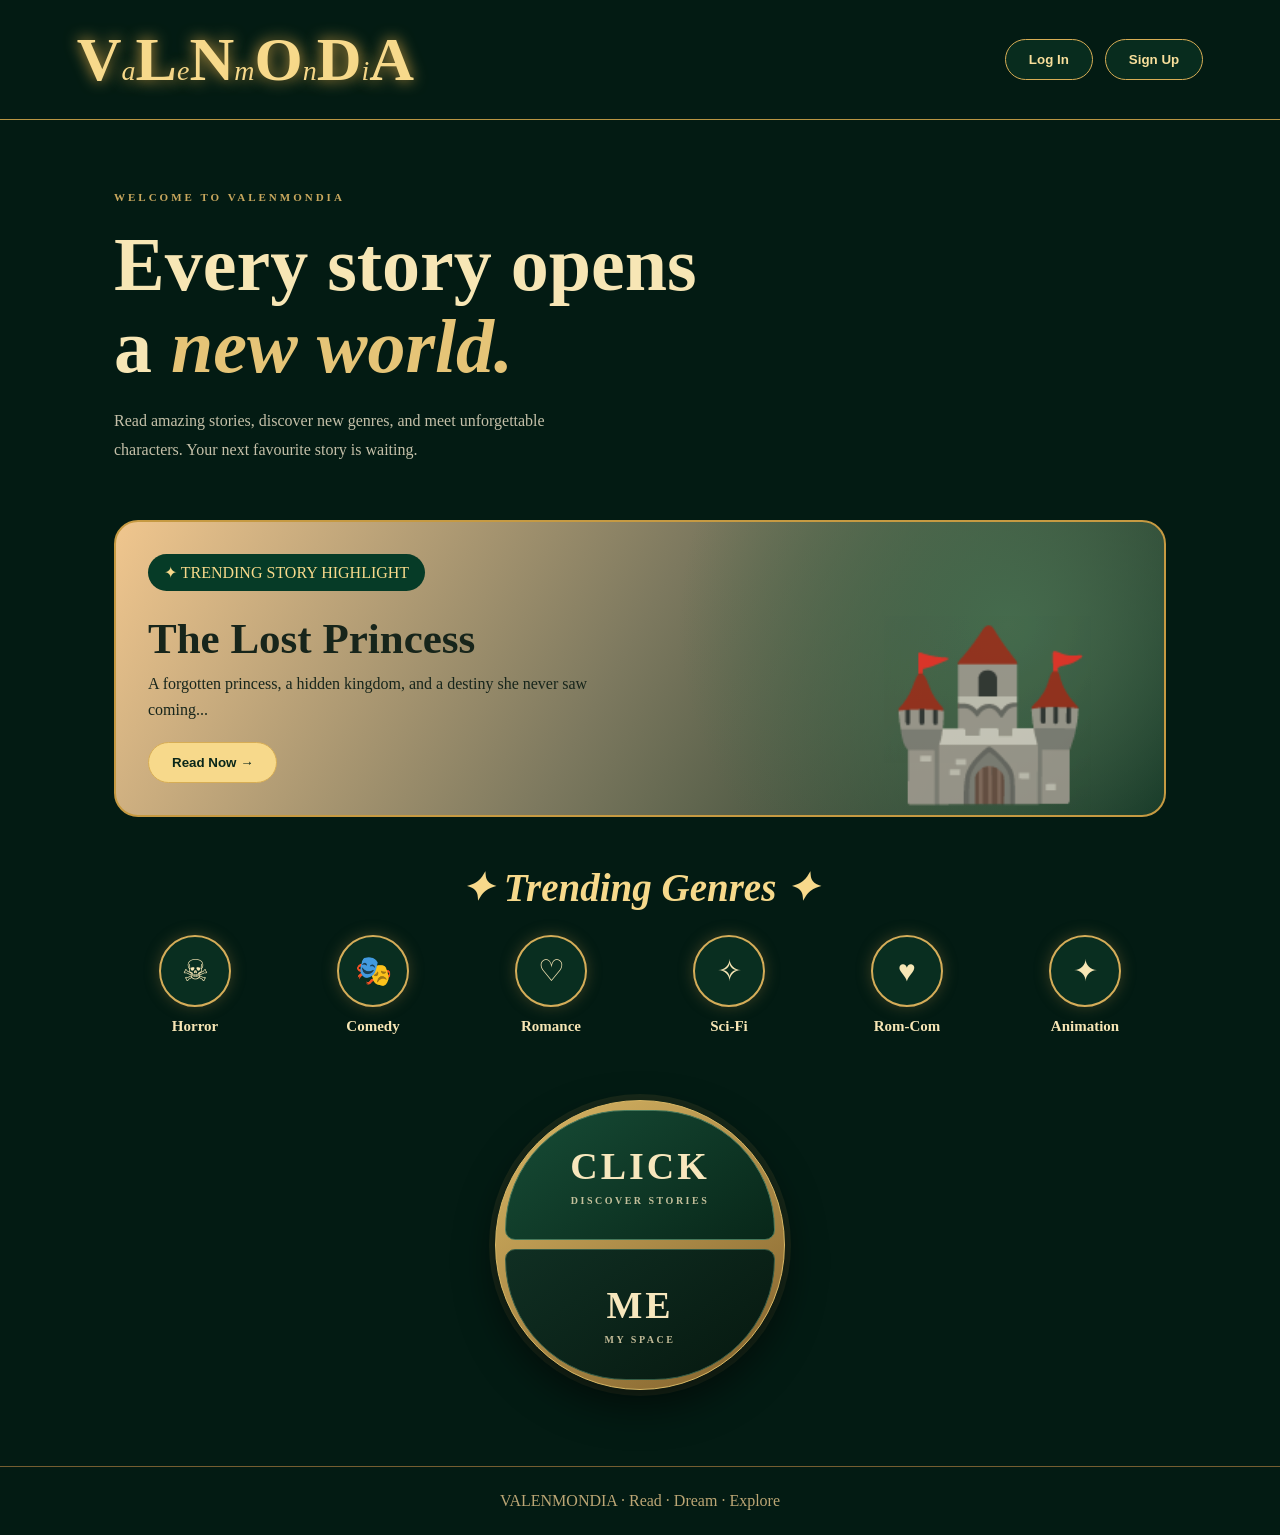
==== valenmondia/index.html @ 3c8bc5ab "Keep all trending genres in one horizontal row on mobile" ====
<!DOCTYPE html>
<html lang="en"><head><meta charset="UTF-8"><meta name="viewport" content="width=device-width,initial-scale=1"><meta name="theme-color" content="#031b13"><title>ValenMondia</title>
<style>
*{box-sizing:border-box;margin:0;padding:0}body{min-height:100vh;background:#031b13;color:#f7e6b5;font-family:Georgia,serif}header{padding:24px 6%;display:flex;justify-content:space-between;align-items:center;gap:20px;flex-wrap:wrap;border-bottom:1px solid #b99543}.logo{display:flex;align-items:baseline;color:#f7d98b;text-shadow:0 0 15px #c69a42;white-space:nowrap}.logo span:nth-child(odd){font-size:clamp(30px,5vw,62px);font-weight:bold}.logo span:nth-child(even){font-size:clamp(17px,2.5vw,28px);font-style:italic}nav{display:flex;gap:12px}button{cursor:pointer;border:1px solid #d7ad55;border-radius:30px;padding:12px 23px;background:#082c1e;color:#f8df9b;font-weight:bold;transition:.25s}button:hover{background:#d7ad55;color:#031b13;transform:translateY(-3px)}main{max-width:1180px;margin:auto;padding:36px 5%}.eyebrow{color:#c9a85e;letter-spacing:3px;font-size:11px;font-weight:bold}.hero{display:grid;grid-template-columns:1fr;align-items:center;gap:0;padding:35px 0 55px}.hero h1{font-size:clamp(42px,6vw,76px);line-height:1.08;margin:20px 0}.hero h1 span,.section-title span{color:#e5c477;font-style:italic}.hero p{color:#c5c0a9;line-height:1.8;max-width:450px}.hero-art{height:300px;border:1px solid #b99543;border-radius:48% 48% 18px 18px;background:radial-gradient(circle at 50% 35%,#47734e,#123b29 55%,#061c14);display:grid;place-items:center;font-size:100px;box-shadow:0 0 45px #8d743c55}.story{border:2px solid #c69a42;border-radius:24px;padding:32px;min-height:250px;color:#17251b;background:radial-gradient(circle at 85% 35%,#456b4d,transparent 36%),linear-gradient(120deg,#f0c68e,#7d795f 48%,#092b1d);position:relative;overflow:hidden}.story-copy{position:relative;z-index:2;max-width:500px}.story-label{display:inline-block;background:#063b27;color:#f7d98b;padding:9px 16px;border-radius:24px;margin-bottom:15px}.story h2{font-size:clamp(28px,4vw,43px);margin:8px 0}.story p{line-height:1.65;max-width:450px}.story button{margin-top:18px;background:#f7d98b;color:#092619}.castle{position:absolute;right:7%;bottom:5px;font-size:clamp(80px,15vw,165px);opacity:.8}.section-title{text-align:center;margin:48px 0 25px;font-size:clamp(27px,4vw,39px);color:#f7d98b;font-style:italic}.genres{display:grid;grid-template-columns:repeat(6,1fr);gap:16px;text-align:center}.genre{cursor:pointer;transition:.25s}.genre:hover{transform:translateY(-7px)}.genre-icon{width:72px;height:72px;margin:auto;border:2px solid #d5ad59;border-radius:50%;display:grid;place-items:center;font-size:30px;background:#092e20;box-shadow:0 0 15px #8d743c66}.genre h3{font-size:15px;margin-top:11px}.click-area{display:flex;justify-content:center;margin:65px 0 40px}.click-me{width:290px;height:290px;max-width:85vw;max-height:85vw;border:1px solid #d9b765;border-radius:50%;overflow:hidden;display:flex;flex-direction:column;gap:9px;padding:9px;background:linear-gradient(145deg,#d9b765,#80602b);box-shadow:0 16px 38px #0008,0 0 0 6px #d9b76518;transition:transform .3s,box-shadow .3s}.click-me:hover{transform:translateY(-4px);box-shadow:0 20px 45px #0009,0 0 0 7px #d9b76522}.half{width:100%;height:calc(50% - 4.5px);display:flex;flex-direction:column;align-items:center;justify-content:center;cursor:pointer;color:#f7e7bd;transition:background .25s,color .25s;position:relative}.half:first-child{border-radius:145px 145px 12px 12px;background:linear-gradient(145deg,#174c36,#082719);border:1px solid #47785b}.half:last-child{border-radius:12px 12px 145px 145px;background:linear-gradient(145deg,#102f23,#06180f);border:1px solid #355c46}.half:hover{background:linear-gradient(145deg,#d7b568,#a77d36);color:#102519}.half strong{font-family:Georgia,serif;font-size:clamp(25px,5vw,38px);font-weight:600;font-style:normal;letter-spacing:3px}.half small{font-size:10px;font-weight:600;letter-spacing:2.5px;margin-top:7px;opacity:.78}footer{text-align:center;padding:25px;color:#bca675;border-top:1px solid #755e31}@media(max-width:700px){header{justify-content:center}.hero{grid-template-columns:1fr}.hero-art{height:210px}.genres{grid-template-columns:repeat(6,minmax(0,1fr));gap:5px;row-gap:12px}.story{padding:23px}.castle{right:0;opacity:.35}}@media(max-width:380px){.genres{grid-template-columns:repeat(2,1fr)}}

@media(max-width:600px){
  body{overflow-x:hidden}
  header{padding:18px 14px;flex-direction:column;gap:14px}
  .logo{justify-content:center;max-width:100%;white-space:normal}
  .logo span:nth-child(odd){font-size:clamp(25px,8vw,39px)}
  .logo span:nth-child(even){font-size:clamp(14px,4vw,20px)}
  nav{width:100%;justify-content:center}
  nav button{flex:1;max-width:145px;padding:11px 12px;font-size:13px}
  main{width:100%;padding:24px 16px}
  .hero{grid-template-columns:1fr;gap:18px;padding:18px 0 30px;text-align:center}
  .hero h1{font-size:clamp(36px,10vw,52px);margin:13px 0}
  .hero p{font-size:14px;line-height:1.7;margin:auto}
  .hero-art{height:115px;width:100%;max-width:260px;margin:0 auto;font-size:58px;border-radius:22px}
  .story{min-height:250px;padding:23px 19px;border-radius:18px}
  .story-copy{max-width:100%}
  .story-label{font-size:10px;letter-spacing:.5px;padding:8px 11px}
  .story h2{font-size:29px;max-width:80%}
  .story p{font-size:14px;max-width:78%;line-height:1.55}
  .story button{padding:10px 17px;font-size:13px}
  .castle{font-size:75px;right:-7px;bottom:10px;opacity:.35}
  .section-title{font-size:26px;margin:35px 0 22px}
  .genres{grid-template-columns:repeat(3,minmax(0,1fr));gap:22px 8px}
  .genre-icon{width:clamp(34px,10vw,52px);height:clamp(34px,10vw,52px);font-size:clamp(17px,5vw,23px)}
  .genre h3{font-size:clamp(8px,2.5vw,11px);margin-top:7px;white-space:nowrap}
  .click-area{margin:42px 0 25px}
  .click-me{width:min(76vw,255px);height:min(76vw,255px);padding:7px;gap:7px}
  .half{height:calc(50% - 3.5px)}
  .half strong{font-size:clamp(23px,7vw,31px);letter-spacing:2px}
  .half small{font-size:9px;letter-spacing:1.8px;margin-top:5px}
  footer{font-size:12px;padding:20px 12px}
}
@media(max-width:360px){
  .logo span:nth-child(odd){font-size:24px}
  .logo span:nth-child(even){font-size:13px}
  .genres{grid-template-columns:repeat(6,minmax(0,1fr));gap:3px}
  .story h2{font-size:25px}
}

</style></head><body>
<header><div class="logo" aria-label="ValenMondia"><span>V</span><span>a</span><span>L</span><span>e</span><span>N</span><span>m</span><span>O</span><span>n</span><span>D</span><span>i</span><span>A</span></div><nav><button onclick="alert('Login prototype coming soon!')">Log In</button><button onclick="alert('Sign Up prototype coming soon!')">Sign Up</button></nav></header>
<main><section class="hero"><div><div class="eyebrow">WELCOME TO VALENMONDIA</div><h1>Every story opens<br>a <span>new world.</span></h1><p>Read amazing stories, discover new genres, and meet unforgettable characters. Your next favourite story is waiting.</p></div></section>
<section class="story"><div class="story-copy"><div class="story-label">✦ TRENDING STORY HIGHLIGHT</div><h2 id="storyTitle">The Lost Princess</h2><p id="storyDescription">A forgotten princess, a hidden kingdom, and a destiny she never saw coming...</p><button onclick="alert('Story prototype coming soon!')">Read Now →</button></div><div class="castle" aria-hidden="true">🏰</div></section>
<h2 class="section-title">✦ Trending Genres ✦</h2><section class="genres">
<div class="genre" onclick="alert('Horror stories coming soon!')"><div class="genre-icon">☠</div><h3>Horror</h3></div><div class="genre" onclick="alert('Comedy stories coming soon!')"><div class="genre-icon">🎭</div><h3>Comedy</h3></div><div class="genre" onclick="alert('Romance stories coming soon!')"><div class="genre-icon">♡</div><h3>Romance</h3></div><div class="genre" onclick="alert('Sci-Fi stories coming soon!')"><div class="genre-icon">✧</div><h3>Sci-Fi</h3></div><div class="genre" onclick="alert('Rom-Com stories coming soon!')"><div class="genre-icon">♥</div><h3>Rom-Com</h3></div><div class="genre" onclick="alert('Animation stories coming soon!')"><div class="genre-icon">✦</div><h3>Animation</h3></div></section>
<section class="click-area"><div class="click-me"><div class="half" onclick="alert('CLICK prototype coming soon!')"><strong>CLICK</strong><small>DISCOVER STORIES</small></div><div class="half" onclick="alert('ME profile prototype coming soon!')"><strong>ME</strong><small>MY SPACE</small></div></div></section></main><footer>VALENMONDIA · Read · Dream · Explore</footer>
<script>const stories=[['The Lost Princess','A forgotten princess, a hidden kingdom, and a destiny she never saw coming...'],['Whispers in the Dark','A mysterious secret is waiting to be discovered...'],['Love Beyond Time','Two hearts connected by a story written in the stars...']];let i=0;setInterval(()=>{i=(i+1)%stories.length;document.getElementById('storyTitle').textContent=stories[i][0];document.getElementById('storyDescription').textContent=stories[i][1]},5000);</script>
</body></html>
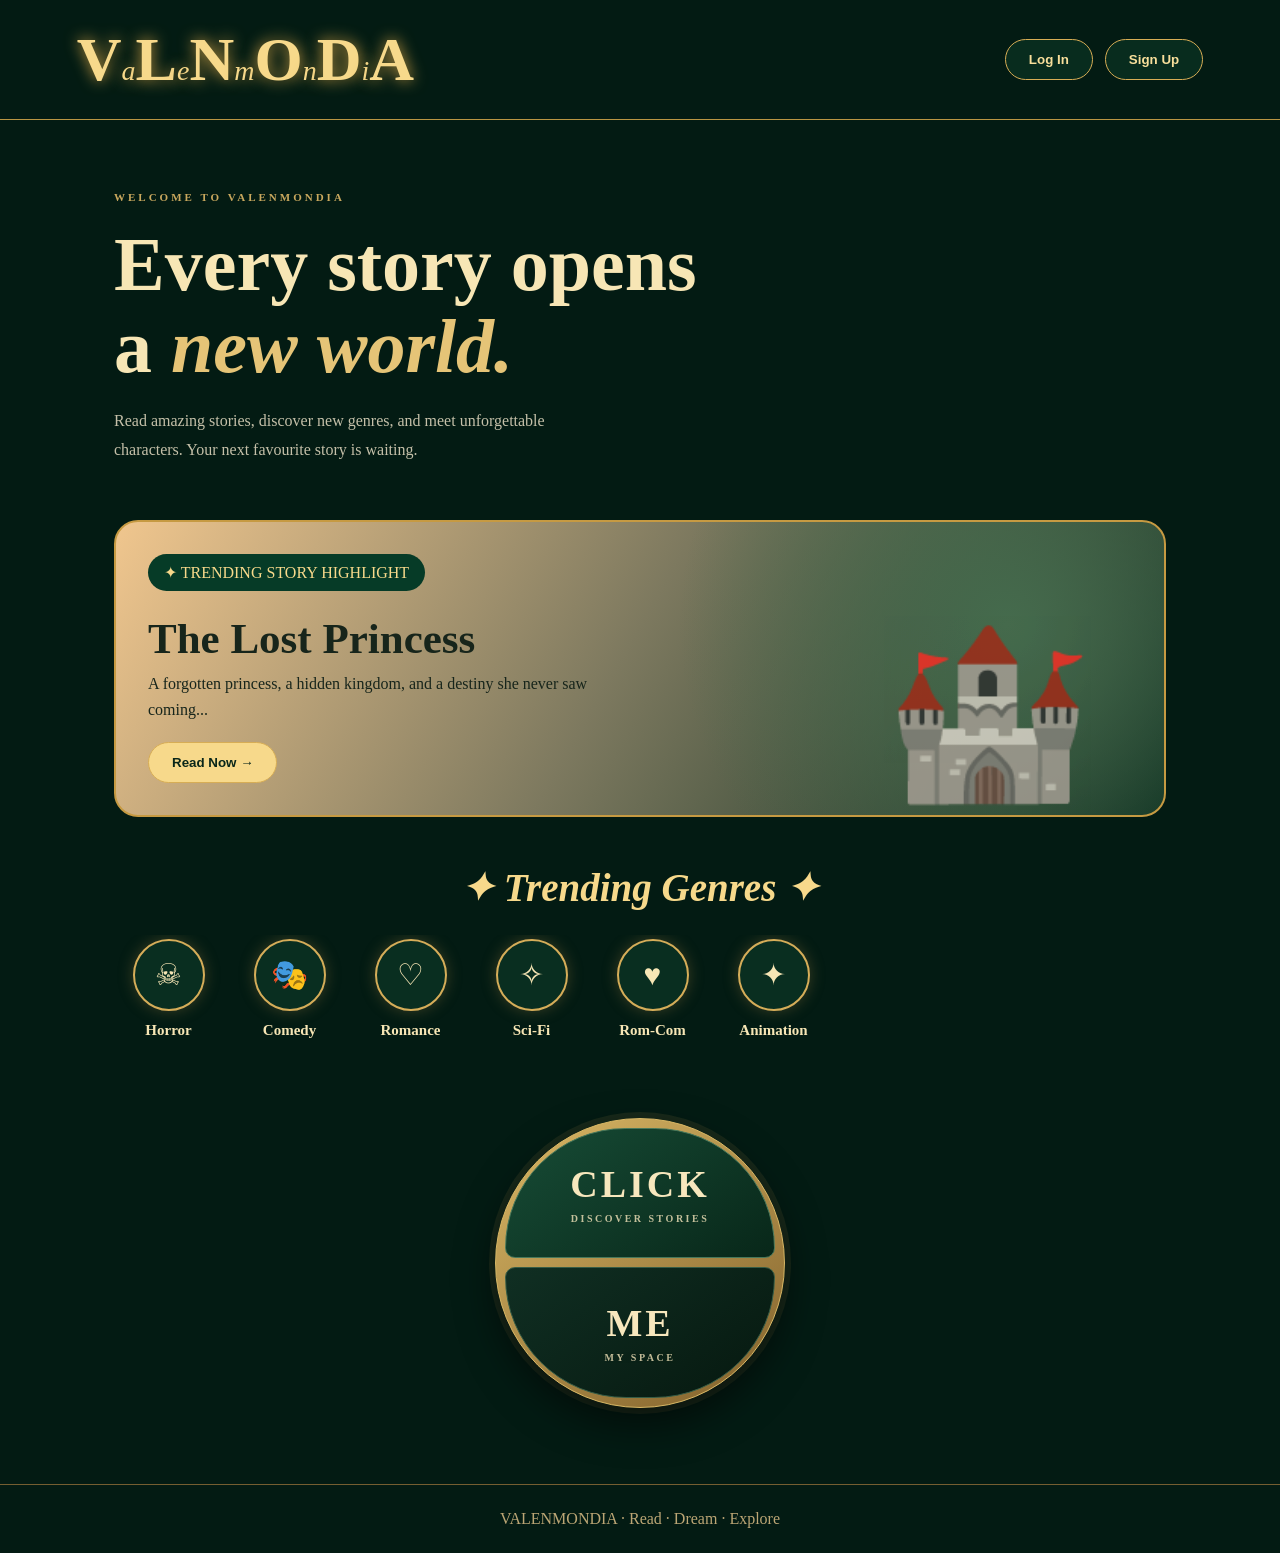
==== commit 1f098d88: "Make trending genres a horizontal swipeable row" ====
--- a/valenmondia/index.html
+++ b/valenmondia/index.html
@@ -1,7 +1,7 @@
 <!DOCTYPE html>
 <html lang="en"><head><meta charset="UTF-8"><meta name="viewport" content="width=device-width,initial-scale=1"><meta name="theme-color" content="#031b13"><title>ValenMondia</title>
 <style>
-*{box-sizing:border-box;margin:0;padding:0}body{min-height:100vh;background:#031b13;color:#f7e6b5;font-family:Georgia,serif}header{padding:24px 6%;display:flex;justify-content:space-between;align-items:center;gap:20px;flex-wrap:wrap;border-bottom:1px solid #b99543}.logo{display:flex;align-items:baseline;color:#f7d98b;text-shadow:0 0 15px #c69a42;white-space:nowrap}.logo span:nth-child(odd){font-size:clamp(30px,5vw,62px);font-weight:bold}.logo span:nth-child(even){font-size:clamp(17px,2.5vw,28px);font-style:italic}nav{display:flex;gap:12px}button{cursor:pointer;border:1px solid #d7ad55;border-radius:30px;padding:12px 23px;background:#082c1e;color:#f8df9b;font-weight:bold;transition:.25s}button:hover{background:#d7ad55;color:#031b13;transform:translateY(-3px)}main{max-width:1180px;margin:auto;padding:36px 5%}.eyebrow{color:#c9a85e;letter-spacing:3px;font-size:11px;font-weight:bold}.hero{display:grid;grid-template-columns:1fr;align-items:center;gap:0;padding:35px 0 55px}.hero h1{font-size:clamp(42px,6vw,76px);line-height:1.08;margin:20px 0}.hero h1 span,.section-title span{color:#e5c477;font-style:italic}.hero p{color:#c5c0a9;line-height:1.8;max-width:450px}.hero-art{height:300px;border:1px solid #b99543;border-radius:48% 48% 18px 18px;background:radial-gradient(circle at 50% 35%,#47734e,#123b29 55%,#061c14);display:grid;place-items:center;font-size:100px;box-shadow:0 0 45px #8d743c55}.story{border:2px solid #c69a42;border-radius:24px;padding:32px;min-height:250px;color:#17251b;background:radial-gradient(circle at 85% 35%,#456b4d,transparent 36%),linear-gradient(120deg,#f0c68e,#7d795f 48%,#092b1d);position:relative;overflow:hidden}.story-copy{position:relative;z-index:2;max-width:500px}.story-label{display:inline-block;background:#063b27;color:#f7d98b;padding:9px 16px;border-radius:24px;margin-bottom:15px}.story h2{font-size:clamp(28px,4vw,43px);margin:8px 0}.story p{line-height:1.65;max-width:450px}.story button{margin-top:18px;background:#f7d98b;color:#092619}.castle{position:absolute;right:7%;bottom:5px;font-size:clamp(80px,15vw,165px);opacity:.8}.section-title{text-align:center;margin:48px 0 25px;font-size:clamp(27px,4vw,39px);color:#f7d98b;font-style:italic}.genres{display:grid;grid-template-columns:repeat(6,1fr);gap:16px;text-align:center}.genre{cursor:pointer;transition:.25s}.genre:hover{transform:translateY(-7px)}.genre-icon{width:72px;height:72px;margin:auto;border:2px solid #d5ad59;border-radius:50%;display:grid;place-items:center;font-size:30px;background:#092e20;box-shadow:0 0 15px #8d743c66}.genre h3{font-size:15px;margin-top:11px}.click-area{display:flex;justify-content:center;margin:65px 0 40px}.click-me{width:290px;height:290px;max-width:85vw;max-height:85vw;border:1px solid #d9b765;border-radius:50%;overflow:hidden;display:flex;flex-direction:column;gap:9px;padding:9px;background:linear-gradient(145deg,#d9b765,#80602b);box-shadow:0 16px 38px #0008,0 0 0 6px #d9b76518;transition:transform .3s,box-shadow .3s}.click-me:hover{transform:translateY(-4px);box-shadow:0 20px 45px #0009,0 0 0 7px #d9b76522}.half{width:100%;height:calc(50% - 4.5px);display:flex;flex-direction:column;align-items:center;justify-content:center;cursor:pointer;color:#f7e7bd;transition:background .25s,color .25s;position:relative}.half:first-child{border-radius:145px 145px 12px 12px;background:linear-gradient(145deg,#174c36,#082719);border:1px solid #47785b}.half:last-child{border-radius:12px 12px 145px 145px;background:linear-gradient(145deg,#102f23,#06180f);border:1px solid #355c46}.half:hover{background:linear-gradient(145deg,#d7b568,#a77d36);color:#102519}.half strong{font-family:Georgia,serif;font-size:clamp(25px,5vw,38px);font-weight:600;font-style:normal;letter-spacing:3px}.half small{font-size:10px;font-weight:600;letter-spacing:2.5px;margin-top:7px;opacity:.78}footer{text-align:center;padding:25px;color:#bca675;border-top:1px solid #755e31}@media(max-width:700px){header{justify-content:center}.hero{grid-template-columns:1fr}.hero-art{height:210px}.genres{grid-template-columns:repeat(6,minmax(0,1fr));gap:5px;row-gap:12px}.story{padding:23px}.castle{right:0;opacity:.35}}@media(max-width:380px){.genres{grid-template-columns:repeat(2,1fr)}}
+*{box-sizing:border-box;margin:0;padding:0}body{min-height:100vh;background:#031b13;color:#f7e6b5;font-family:Georgia,serif}header{padding:24px 6%;display:flex;justify-content:space-between;align-items:center;gap:20px;flex-wrap:wrap;border-bottom:1px solid #b99543}.logo{display:flex;align-items:baseline;color:#f7d98b;text-shadow:0 0 15px #c69a42;white-space:nowrap}.logo span:nth-child(odd){font-size:clamp(30px,5vw,62px);font-weight:bold}.logo span:nth-child(even){font-size:clamp(17px,2.5vw,28px);font-style:italic}nav{display:flex;gap:12px}button{cursor:pointer;border:1px solid #d7ad55;border-radius:30px;padding:12px 23px;background:#082c1e;color:#f8df9b;font-weight:bold;transition:.25s}button:hover{background:#d7ad55;color:#031b13;transform:translateY(-3px)}main{max-width:1180px;margin:auto;padding:36px 5%}.eyebrow{color:#c9a85e;letter-spacing:3px;font-size:11px;font-weight:bold}.hero{display:grid;grid-template-columns:1fr;align-items:center;gap:0;padding:35px 0 55px}.hero h1{font-size:clamp(42px,6vw,76px);line-height:1.08;margin:20px 0}.hero h1 span,.section-title span{color:#e5c477;font-style:italic}.hero p{color:#c5c0a9;line-height:1.8;max-width:450px}.hero-art{height:300px;border:1px solid #b99543;border-radius:48% 48% 18px 18px;background:radial-gradient(circle at 50% 35%,#47734e,#123b29 55%,#061c14);display:grid;place-items:center;font-size:100px;box-shadow:0 0 45px #8d743c55}.story{border:2px solid #c69a42;border-radius:24px;padding:32px;min-height:250px;color:#17251b;background:radial-gradient(circle at 85% 35%,#456b4d,transparent 36%),linear-gradient(120deg,#f0c68e,#7d795f 48%,#092b1d);position:relative;overflow:hidden}.story-copy{position:relative;z-index:2;max-width:500px}.story-label{display:inline-block;background:#063b27;color:#f7d98b;padding:9px 16px;border-radius:24px;margin-bottom:15px}.story h2{font-size:clamp(28px,4vw,43px);margin:8px 0}.story p{line-height:1.65;max-width:450px}.story button{margin-top:18px;background:#f7d98b;color:#092619}.castle{position:absolute;right:7%;bottom:5px;font-size:clamp(80px,15vw,165px);opacity:.8}.section-title{text-align:center;margin:48px 0 25px;font-size:clamp(27px,4vw,39px);color:#f7d98b;font-style:italic}.genres{display:flex;gap:16px;text-align:center;overflow-x:auto;overflow-y:hidden;padding:4px 2px 14px;scroll-behavior:smooth;scroll-snap-type:x mandatory;-webkit-overflow-scrolling:touch;scrollbar-width:thin;scrollbar-color:#b99543 #092e20}.genre{flex:0 0 105px;scroll-snap-align:start}.genre{cursor:pointer;transition:.25s}.genre:hover{transform:translateY(-7px)}.genre-icon{width:72px;height:72px;margin:auto;border:2px solid #d5ad59;border-radius:50%;display:grid;place-items:center;font-size:30px;background:#092e20;box-shadow:0 0 15px #8d743c66}.genre h3{font-size:15px;margin-top:11px}.click-area{display:flex;justify-content:center;margin:65px 0 40px}.click-me{width:290px;height:290px;max-width:85vw;max-height:85vw;border:1px solid #d9b765;border-radius:50%;overflow:hidden;display:flex;flex-direction:column;gap:9px;padding:9px;background:linear-gradient(145deg,#d9b765,#80602b);box-shadow:0 16px 38px #0008,0 0 0 6px #d9b76518;transition:transform .3s,box-shadow .3s}.click-me:hover{transform:translateY(-4px);box-shadow:0 20px 45px #0009,0 0 0 7px #d9b76522}.half{width:100%;height:calc(50% - 4.5px);display:flex;flex-direction:column;align-items:center;justify-content:center;cursor:pointer;color:#f7e7bd;transition:background .25s,color .25s;position:relative}.half:first-child{border-radius:145px 145px 12px 12px;background:linear-gradient(145deg,#174c36,#082719);border:1px solid #47785b}.half:last-child{border-radius:12px 12px 145px 145px;background:linear-gradient(145deg,#102f23,#06180f);border:1px solid #355c46}.half:hover{background:linear-gradient(145deg,#d7b568,#a77d36);color:#102519}.half strong{font-family:Georgia,serif;font-size:clamp(25px,5vw,38px);font-weight:600;font-style:normal;letter-spacing:3px}.half small{font-size:10px;font-weight:600;letter-spacing:2.5px;margin-top:7px;opacity:.78}footer{text-align:center;padding:25px;color:#bca675;border-top:1px solid #755e31}@media(max-width:700px){header{justify-content:center}.hero{grid-template-columns:1fr}.hero-art{height:210px}.genres{display:flex;gap:12px;overflow-x:auto;padding:4px 2px 14px;scroll-snap-type:x mandatory;-webkit-overflow-scrolling:touch}.genre{flex:0 0 82px;scroll-snap-align:start}.story{padding:23px}.castle{right:0;opacity:.35}}@media(max-width:380px){.genres{grid-template-columns:repeat(2,1fr)}}
 
 @media(max-width:600px){
   body{overflow-x:hidden}
@@ -37,7 +37,7 @@
 @media(max-width:360px){
   .logo span:nth-child(odd){font-size:24px}
   .logo span:nth-child(even){font-size:13px}
-  .genres{grid-template-columns:repeat(6,minmax(0,1fr));gap:3px}
+  .genres{display:flex;gap:10px;overflow-x:auto}.genre{flex:0 0 78px}
   .story h2{font-size:25px}
 }
 
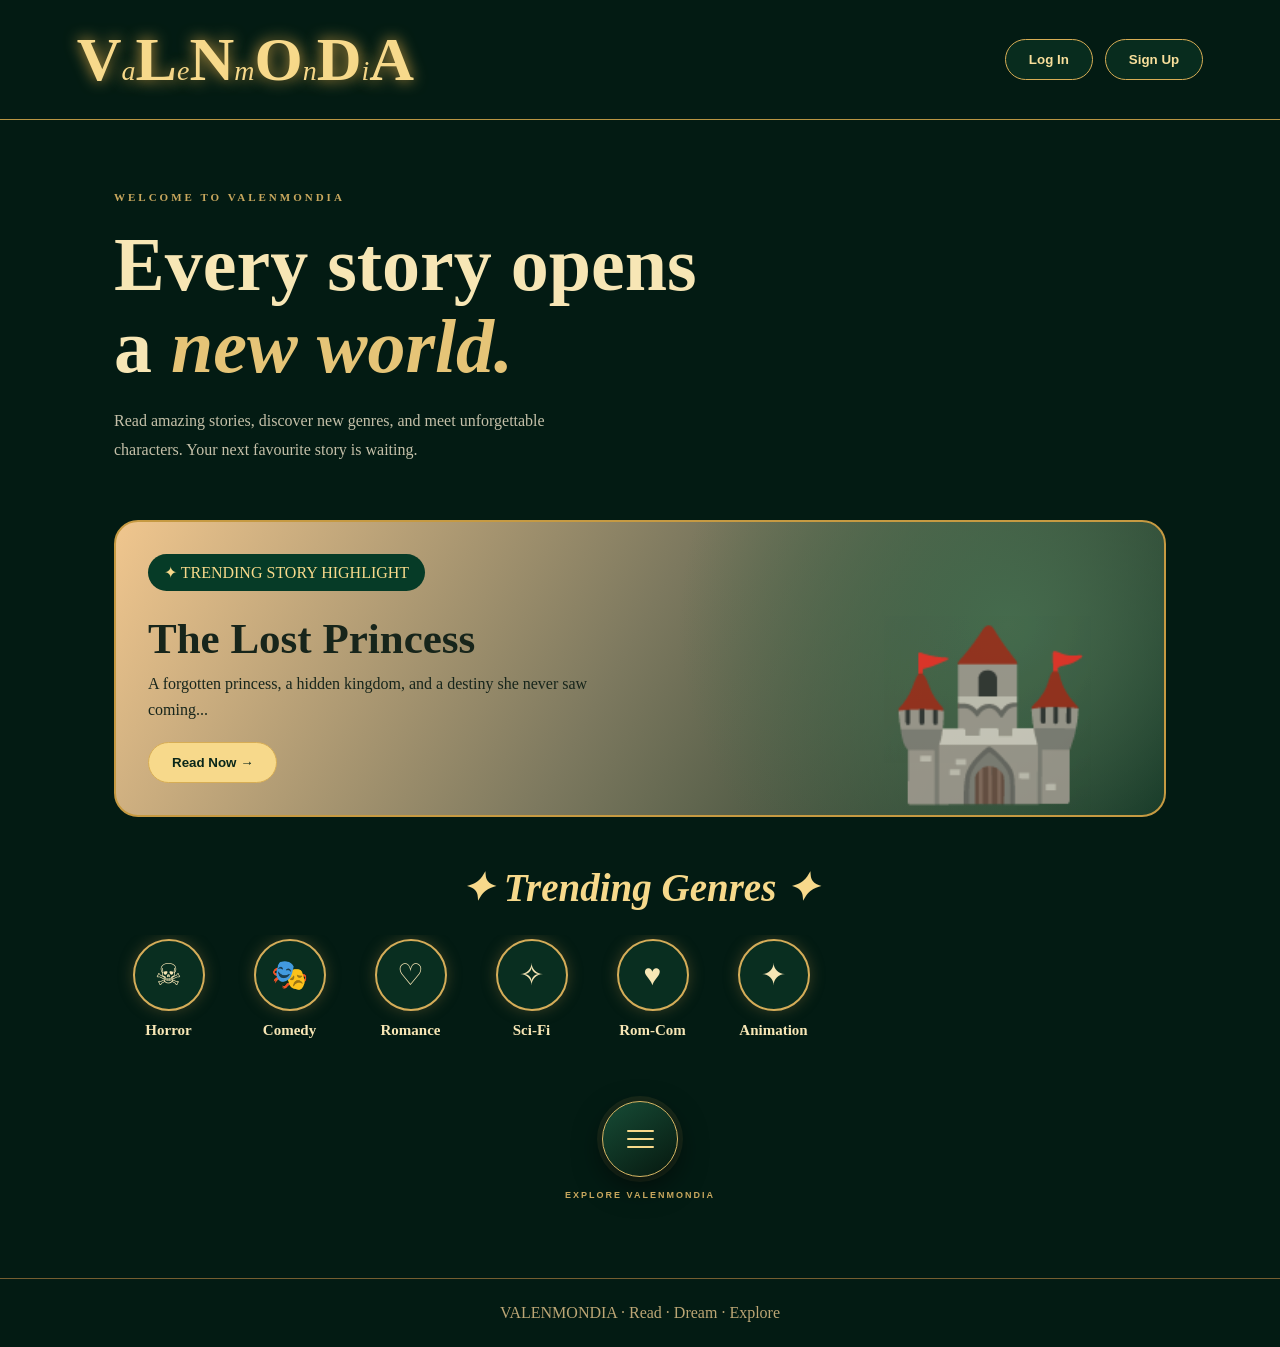
==== commit 8d40e31f: "Replace CLICK ME circle with hamburger menu" ====
--- a/valenmondia/index.html
+++ b/valenmondia/index.html
@@ -1,7 +1,7 @@
 <!DOCTYPE html>
 <html lang="en"><head><meta charset="UTF-8"><meta name="viewport" content="width=device-width,initial-scale=1"><meta name="theme-color" content="#031b13"><title>ValenMondia</title>
 <style>
-*{box-sizing:border-box;margin:0;padding:0}body{min-height:100vh;background:#031b13;color:#f7e6b5;font-family:Georgia,serif}header{padding:24px 6%;display:flex;justify-content:space-between;align-items:center;gap:20px;flex-wrap:wrap;border-bottom:1px solid #b99543}.logo{display:flex;align-items:baseline;color:#f7d98b;text-shadow:0 0 15px #c69a42;white-space:nowrap}.logo span:nth-child(odd){font-size:clamp(30px,5vw,62px);font-weight:bold}.logo span:nth-child(even){font-size:clamp(17px,2.5vw,28px);font-style:italic}nav{display:flex;gap:12px}button{cursor:pointer;border:1px solid #d7ad55;border-radius:30px;padding:12px 23px;background:#082c1e;color:#f8df9b;font-weight:bold;transition:.25s}button:hover{background:#d7ad55;color:#031b13;transform:translateY(-3px)}main{max-width:1180px;margin:auto;padding:36px 5%}.eyebrow{color:#c9a85e;letter-spacing:3px;font-size:11px;font-weight:bold}.hero{display:grid;grid-template-columns:1fr;align-items:center;gap:0;padding:35px 0 55px}.hero h1{font-size:clamp(42px,6vw,76px);line-height:1.08;margin:20px 0}.hero h1 span,.section-title span{color:#e5c477;font-style:italic}.hero p{color:#c5c0a9;line-height:1.8;max-width:450px}.hero-art{height:300px;border:1px solid #b99543;border-radius:48% 48% 18px 18px;background:radial-gradient(circle at 50% 35%,#47734e,#123b29 55%,#061c14);display:grid;place-items:center;font-size:100px;box-shadow:0 0 45px #8d743c55}.story{border:2px solid #c69a42;border-radius:24px;padding:32px;min-height:250px;color:#17251b;background:radial-gradient(circle at 85% 35%,#456b4d,transparent 36%),linear-gradient(120deg,#f0c68e,#7d795f 48%,#092b1d);position:relative;overflow:hidden}.story-copy{position:relative;z-index:2;max-width:500px}.story-label{display:inline-block;background:#063b27;color:#f7d98b;padding:9px 16px;border-radius:24px;margin-bottom:15px}.story h2{font-size:clamp(28px,4vw,43px);margin:8px 0}.story p{line-height:1.65;max-width:450px}.story button{margin-top:18px;background:#f7d98b;color:#092619}.castle{position:absolute;right:7%;bottom:5px;font-size:clamp(80px,15vw,165px);opacity:.8}.section-title{text-align:center;margin:48px 0 25px;font-size:clamp(27px,4vw,39px);color:#f7d98b;font-style:italic}.genres{display:flex;gap:16px;text-align:center;overflow-x:auto;overflow-y:hidden;padding:4px 2px 14px;scroll-behavior:smooth;scroll-snap-type:x mandatory;-webkit-overflow-scrolling:touch;scrollbar-width:thin;scrollbar-color:#b99543 #092e20}.genre{flex:0 0 105px;scroll-snap-align:start}.genre{cursor:pointer;transition:.25s}.genre:hover{transform:translateY(-7px)}.genre-icon{width:72px;height:72px;margin:auto;border:2px solid #d5ad59;border-radius:50%;display:grid;place-items:center;font-size:30px;background:#092e20;box-shadow:0 0 15px #8d743c66}.genre h3{font-size:15px;margin-top:11px}.click-area{display:flex;justify-content:center;margin:65px 0 40px}.click-me{width:290px;height:290px;max-width:85vw;max-height:85vw;border:1px solid #d9b765;border-radius:50%;overflow:hidden;display:flex;flex-direction:column;gap:9px;padding:9px;background:linear-gradient(145deg,#d9b765,#80602b);box-shadow:0 16px 38px #0008,0 0 0 6px #d9b76518;transition:transform .3s,box-shadow .3s}.click-me:hover{transform:translateY(-4px);box-shadow:0 20px 45px #0009,0 0 0 7px #d9b76522}.half{width:100%;height:calc(50% - 4.5px);display:flex;flex-direction:column;align-items:center;justify-content:center;cursor:pointer;color:#f7e7bd;transition:background .25s,color .25s;position:relative}.half:first-child{border-radius:145px 145px 12px 12px;background:linear-gradient(145deg,#174c36,#082719);border:1px solid #47785b}.half:last-child{border-radius:12px 12px 145px 145px;background:linear-gradient(145deg,#102f23,#06180f);border:1px solid #355c46}.half:hover{background:linear-gradient(145deg,#d7b568,#a77d36);color:#102519}.half strong{font-family:Georgia,serif;font-size:clamp(25px,5vw,38px);font-weight:600;font-style:normal;letter-spacing:3px}.half small{font-size:10px;font-weight:600;letter-spacing:2.5px;margin-top:7px;opacity:.78}footer{text-align:center;padding:25px;color:#bca675;border-top:1px solid #755e31}@media(max-width:700px){header{justify-content:center}.hero{grid-template-columns:1fr}.hero-art{height:210px}.genres{display:flex;gap:12px;overflow-x:auto;padding:4px 2px 14px;scroll-snap-type:x mandatory;-webkit-overflow-scrolling:touch}.genre{flex:0 0 82px;scroll-snap-align:start}.story{padding:23px}.castle{right:0;opacity:.35}}@media(max-width:380px){.genres{grid-template-columns:repeat(2,1fr)}}
+*{box-sizing:border-box;margin:0;padding:0}body{min-height:100vh;background:#031b13;color:#f7e6b5;font-family:Georgia,serif}header{padding:24px 6%;display:flex;justify-content:space-between;align-items:center;gap:20px;flex-wrap:wrap;border-bottom:1px solid #b99543}.logo{display:flex;align-items:baseline;color:#f7d98b;text-shadow:0 0 15px #c69a42;white-space:nowrap}.logo span:nth-child(odd){font-size:clamp(30px,5vw,62px);font-weight:bold}.logo span:nth-child(even){font-size:clamp(17px,2.5vw,28px);font-style:italic}nav{display:flex;gap:12px}button{cursor:pointer;border:1px solid #d7ad55;border-radius:30px;padding:12px 23px;background:#082c1e;color:#f8df9b;font-weight:bold;transition:.25s}button:hover{background:#d7ad55;color:#031b13;transform:translateY(-3px)}main{max-width:1180px;margin:auto;padding:36px 5%}.eyebrow{color:#c9a85e;letter-spacing:3px;font-size:11px;font-weight:bold}.hero{display:grid;grid-template-columns:1fr;align-items:center;gap:0;padding:35px 0 55px}.hero h1{font-size:clamp(42px,6vw,76px);line-height:1.08;margin:20px 0}.hero h1 span,.section-title span{color:#e5c477;font-style:italic}.hero p{color:#c5c0a9;line-height:1.8;max-width:450px}.hero-art{height:300px;border:1px solid #b99543;border-radius:48% 48% 18px 18px;background:radial-gradient(circle at 50% 35%,#47734e,#123b29 55%,#061c14);display:grid;place-items:center;font-size:100px;box-shadow:0 0 45px #8d743c55}.story{border:2px solid #c69a42;border-radius:24px;padding:32px;min-height:250px;color:#17251b;background:radial-gradient(circle at 85% 35%,#456b4d,transparent 36%),linear-gradient(120deg,#f0c68e,#7d795f 48%,#092b1d);position:relative;overflow:hidden}.story-copy{position:relative;z-index:2;max-width:500px}.story-label{display:inline-block;background:#063b27;color:#f7d98b;padding:9px 16px;border-radius:24px;margin-bottom:15px}.story h2{font-size:clamp(28px,4vw,43px);margin:8px 0}.story p{line-height:1.65;max-width:450px}.story button{margin-top:18px;background:#f7d98b;color:#092619}.castle{position:absolute;right:7%;bottom:5px;font-size:clamp(80px,15vw,165px);opacity:.8}.section-title{text-align:center;margin:48px 0 25px;font-size:clamp(27px,4vw,39px);color:#f7d98b;font-style:italic}.genres{display:flex;gap:16px;text-align:center;overflow-x:auto;overflow-y:hidden;padding:4px 2px 14px;scroll-behavior:smooth;scroll-snap-type:x mandatory;-webkit-overflow-scrolling:touch;scrollbar-width:thin;scrollbar-color:#b99543 #092e20}.genre{flex:0 0 105px;scroll-snap-align:start}.genre{cursor:pointer;transition:.25s}.genre:hover{transform:translateY(-7px)}.genre-icon{width:72px;height:72px;margin:auto;border:2px solid #d5ad59;border-radius:50%;display:grid;place-items:center;font-size:30px;background:#092e20;box-shadow:0 0 15px #8d743c66}.genre h3{font-size:15px;margin-top:11px}.genre-hint{display:none;color:#c9a85e;font:10px Arial,sans-serif;letter-spacing:2px;text-align:right;margin:-13px 3px 10px}.genre-hint span{font-size:16px}.click-area{display:flex;justify-content:center;margin:65px 0 40px}.click-me{width:290px;height:290px;max-width:85vw;max-height:85vw;border:1px solid #d9b765;border-radius:50%;overflow:hidden;display:flex;flex-direction:column;gap:9px;padding:9px;background:linear-gradient(145deg,#d9b765,#80602b);box-shadow:0 16px 38px #0008,0 0 0 6px #d9b76518;transition:transform .3s,box-shadow .3s}.click-me:hover{transform:translateY(-4px);box-shadow:0 20px 45px #0009,0 0 0 7px #d9b76522}.half{width:100%;height:calc(50% - 4.5px);display:flex;flex-direction:column;align-items:center;justify-content:center;cursor:pointer;color:#f7e7bd;transition:background .25s,color .25s;position:relative}.half:first-child{border-radius:145px 145px 12px 12px;background:linear-gradient(145deg,#174c36,#082719);border:1px solid #47785b}.half:last-child{border-radius:12px 12px 145px 145px;background:linear-gradient(145deg,#102f23,#06180f);border:1px solid #355c46}.half:hover{background:linear-gradient(145deg,#d7b568,#a77d36);color:#102519}.half strong{font-family:Georgia,serif;font-size:clamp(25px,5vw,38px);font-weight:600;font-style:normal;letter-spacing:3px}.half small{font-size:10px;font-weight:600;letter-spacing:2.5px;margin-top:7px;opacity:.78}footer{text-align:center;padding:25px;color:#bca675;border-top:1px solid #755e31}@media(max-width:700px){header{justify-content:center}.hero{grid-template-columns:1fr}.hero-art{height:210px}.genres{display:flex;gap:12px;overflow-x:auto;padding:4px 2px 14px;scroll-snap-type:x mandatory;-webkit-overflow-scrolling:touch}.genre{flex:0 0 82px;scroll-snap-align:start}.story{padding:23px}.castle{right:0;opacity:.35}}@media(max-width:380px){.genres{display:flex;overflow-x:auto;scroll-snap-type:x mandatory}.genre{flex:0 0 78px}}
 
 @media(max-width:600px){
   body{overflow-x:hidden}
@@ -24,7 +24,7 @@
   .story button{padding:10px 17px;font-size:13px}
   .castle{font-size:75px;right:-7px;bottom:10px;opacity:.35}
   .section-title{font-size:26px;margin:35px 0 22px}
-  .genres{grid-template-columns:repeat(3,minmax(0,1fr));gap:22px 8px}
+  .genre-hint{display:block}\n  .genres{display:flex!important;flex-wrap:nowrap!important;width:100%;min-width:0;gap:14px;overflow-x:scroll!important;overflow-y:hidden;touch-action:pan-x;overscroll-behavior-x:contain;scroll-snap-type:x mandatory;-webkit-overflow-scrolling:touch;scrollbar-width:thin;scrollbar-color:#d5ad59 #092e20;padding:5px 4px 16px}
   .genre-icon{width:clamp(34px,10vw,52px);height:clamp(34px,10vw,52px);font-size:clamp(17px,5vw,23px)}
   .genre h3{font-size:clamp(8px,2.5vw,11px);margin-top:7px;white-space:nowrap}
   .click-area{margin:42px 0 25px}
@@ -37,16 +37,60 @@
 @media(max-width:360px){
   .logo span:nth-child(odd){font-size:24px}
   .logo span:nth-child(even){font-size:13px}
-  .genres{display:flex;gap:10px;overflow-x:auto}.genre{flex:0 0 78px}
+  .genres{display:flex!important;flex-wrap:nowrap!important;width:100%;min-width:0;gap:12px;overflow-x:scroll!important;overflow-y:hidden;touch-action:pan-x;overscroll-behavior-x:contain;scroll-snap-type:x mandatory;-webkit-overflow-scrolling:touch}.genre{flex:0 0 78px}
   .story h2{font-size:25px}
 }
 
 </style></head><body>
 <header><div class="logo" aria-label="ValenMondia"><span>V</span><span>a</span><span>L</span><span>e</span><span>N</span><span>m</span><span>O</span><span>n</span><span>D</span><span>i</span><span>A</span></div><nav><button onclick="alert('Login prototype coming soon!')">Log In</button><button onclick="alert('Sign Up prototype coming soon!')">Sign Up</button></nav></header>
 <main><section class="hero"><div><div class="eyebrow">WELCOME TO VALENMONDIA</div><h1>Every story opens<br>a <span>new world.</span></h1><p>Read amazing stories, discover new genres, and meet unforgettable characters. Your next favourite story is waiting.</p></div></section>
-<section class="story"><div class="story-copy"><div class="story-label">✦ TRENDING STORY HIGHLIGHT</div><h2 id="storyTitle">The Lost Princess</h2><p id="storyDescription">A forgotten princess, a hidden kingdom, and a destiny she never saw coming...</p><button onclick="alert('Story prototype coming soon!')">Read Now →</button></div><div class="castle" aria-hidden="true">🏰</div></section>
-<h2 class="section-title">✦ Trending Genres ✦</h2><section class="genres">
+<section class="story" id="story"><div class="story-copy"><div class="story-label">✦ TRENDING STORY HIGHLIGHT</div><h2 id="storyTitle">The Lost Princess</h2><p id="storyDescription">A forgotten princess, a hidden kingdom, and a destiny she never saw coming...</p><button onclick="alert('Story prototype coming soon!')">Read Now →</button></div><div class="castle" aria-hidden="true">🏰</div></section>
+<h2 class="section-title">✦ Trending Genres ✦</h2><p class="genre-hint">SWIPE TO EXPLORE <span>→</span></p><section class="genres" id="genres">
 <div class="genre" onclick="alert('Horror stories coming soon!')"><div class="genre-icon">☠</div><h3>Horror</h3></div><div class="genre" onclick="alert('Comedy stories coming soon!')"><div class="genre-icon">🎭</div><h3>Comedy</h3></div><div class="genre" onclick="alert('Romance stories coming soon!')"><div class="genre-icon">♡</div><h3>Romance</h3></div><div class="genre" onclick="alert('Sci-Fi stories coming soon!')"><div class="genre-icon">✧</div><h3>Sci-Fi</h3></div><div class="genre" onclick="alert('Rom-Com stories coming soon!')"><div class="genre-icon">♥</div><h3>Rom-Com</h3></div><div class="genre" onclick="alert('Animation stories coming soon!')"><div class="genre-icon">✦</div><h3>Animation</h3></div></section>
-<section class="click-area"><div class="click-me"><div class="half" onclick="alert('CLICK prototype coming soon!')"><strong>CLICK</strong><small>DISCOVER STORIES</small></div><div class="half" onclick="alert('ME profile prototype coming soon!')"><strong>ME</strong><small>MY SPACE</small></div></div></section></main><footer>VALENMONDIA · Read · Dream · Explore</footer>
+<section class="click-area">
+  <div class="menu-wrap">
+    <button class="hamburger-button" id="menuToggle" aria-label="Open menu" aria-expanded="false" onclick="toggleMenu()">
+      <span></span><span></span><span></span>
+    </button>
+    <div class="menu-panel" id="menuPanel" hidden>
+      <a href="#story">Discover stories</a>
+      <a href="#genres">Browse genres</a>
+      <button type="button" onclick="alert('My Space profile coming soon!')">My Space</button>
+    </div>
+    <p class="menu-caption">EXPLORE VALENMONDIA</p>
+  </div>
+</section></main><footer>VALENMONDIA · Read · Dream · Explore</footer>
 <script>const stories=[['The Lost Princess','A forgotten princess, a hidden kingdom, and a destiny she never saw coming...'],['Whispers in the Dark','A mysterious secret is waiting to be discovered...'],['Love Beyond Time','Two hearts connected by a story written in the stars...']];let i=0;setInterval(()=>{i=(i+1)%stories.length;document.getElementById('storyTitle').textContent=stories[i][0];document.getElementById('storyDescription').textContent=stories[i][1]},5000);</script>
+
+<style>
+.click-area{display:flex;justify-content:center;margin:48px 0 42px}
+.menu-wrap{display:flex;flex-direction:column;align-items:center;gap:13px;position:relative}
+.hamburger-button{width:76px;height:76px;border-radius:50%;border:1px solid #d9b765;background:linear-gradient(145deg,#174c36,#06180f);display:flex;flex-direction:column;align-items:center;justify-content:center;gap:6px;padding:0;box-shadow:0 10px 28px #0008,0 0 0 5px #d9b76518;transition:transform .25s,box-shadow .25s}
+.hamburger-button:hover{transform:translateY(-3px);box-shadow:0 14px 32px #0009,0 0 0 6px #d9b76528}
+.hamburger-button span{display:block;width:27px;height:2px;border-radius:4px;background:#f7d98b;transition:transform .25s,opacity .25s}
+.hamburger-button[aria-expanded="true"] span:first-child{transform:translateY(8px) rotate(45deg)}
+.hamburger-button[aria-expanded="true"] span:nth-child(2){opacity:0}
+.hamburger-button[aria-expanded="true"] span:last-child{transform:translateY(-8px) rotate(-45deg)}
+.menu-caption{font:600 9px Arial,sans-serif;letter-spacing:2px;color:#c9a85e}
+.menu-panel{position:absolute;z-index:10;top:88px;display:flex;flex-direction:column;gap:4px;min-width:190px;padding:10px;border:1px solid #b99543;border-radius:14px;background:#082719;box-shadow:0 14px 32px #0009}
+.menu-panel[hidden]{display:none}
+.menu-panel a,.menu-panel button{display:block;text-align:left;text-decoration:none;border:0;border-radius:8px;background:transparent;color:#f7e6b5;padding:12px 13px;font:14px Georgia,serif}
+.menu-panel a:hover,.menu-panel button:hover{background:#174c36;color:#f7d98b;transform:none}
+@media(max-width:600px){.click-area{margin:38px 0 30px}.hamburger-button{width:68px;height:68px}}
+</style>
+<script>
+function toggleMenu(){
+ const button=document.getElementById('menuToggle');
+ const panel=document.getElementById('menuPanel');
+ const opening=button.getAttribute('aria-expanded')!=='true';
+ button.setAttribute('aria-expanded',String(opening));
+ button.setAttribute('aria-label',opening?'Close menu':'Open menu');
+ panel.hidden=!opening;
+}
+document.querySelectorAll('.menu-panel a').forEach(link=>link.addEventListener('click',()=>{
+ document.getElementById('menuPanel').hidden=true;
+ document.getElementById('menuToggle').setAttribute('aria-expanded','false');
+ document.getElementById('menuToggle').setAttribute('aria-label','Open menu');
+}));
+</script>
 </body></html>
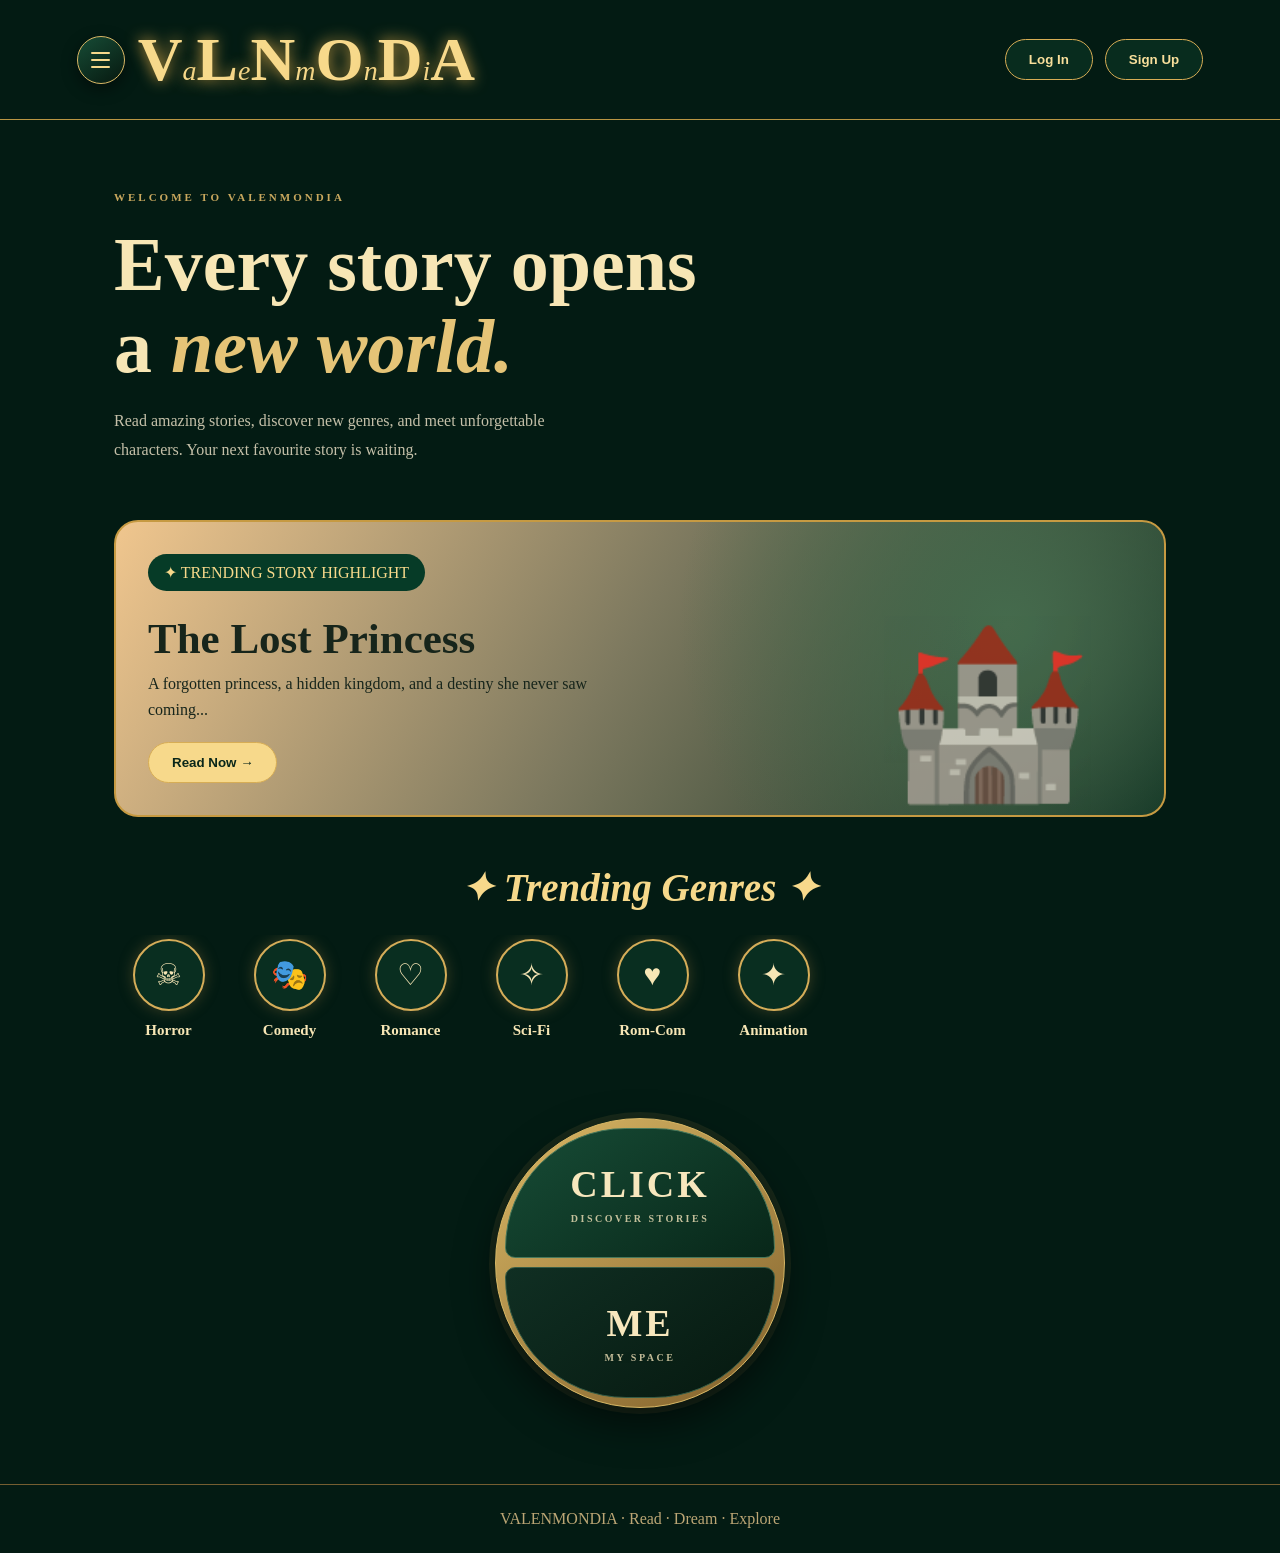
==== commit a7223445: "Add hamburger brand mark and restore CLICK ME circle" ====
--- a/valenmondia/index.html
+++ b/valenmondia/index.html
@@ -42,55 +42,26 @@
 }
 
 </style></head><body>
-<header><div class="logo" aria-label="ValenMondia"><span>V</span><span>a</span><span>L</span><span>e</span><span>N</span><span>m</span><span>O</span><span>n</span><span>D</span><span>i</span><span>A</span></div><nav><button onclick="alert('Login prototype coming soon!')">Log In</button><button onclick="alert('Sign Up prototype coming soon!')">Sign Up</button></nav></header>
+<header><div class="brand"><button class="brand-menu" type="button" aria-label="ValenMondia menu" onclick="toggleMenu()"><span></span><span></span><span></span></button><div class="logo" aria-label="ValenMondia"><span>V</span><span>a</span><span>L</span><span>e</span><span>N</span><span>m</span><span>O</span><span>n</span><span>D</span><span>i</span><span>A</span></div></div><nav><button onclick="alert('Login prototype coming soon!')">Log In</button><button onclick="alert('Sign Up prototype coming soon!')">Sign Up</button></nav></header><div class="header-menu" id="menuPanel" hidden><a href="#story">Discover stories</a><a href="#genres">Browse genres</a><button type="button" onclick="alert('My Space profile coming soon!')">My Space</button></div>
 <main><section class="hero"><div><div class="eyebrow">WELCOME TO VALENMONDIA</div><h1>Every story opens<br>a <span>new world.</span></h1><p>Read amazing stories, discover new genres, and meet unforgettable characters. Your next favourite story is waiting.</p></div></section>
 <section class="story" id="story"><div class="story-copy"><div class="story-label">✦ TRENDING STORY HIGHLIGHT</div><h2 id="storyTitle">The Lost Princess</h2><p id="storyDescription">A forgotten princess, a hidden kingdom, and a destiny she never saw coming...</p><button onclick="alert('Story prototype coming soon!')">Read Now →</button></div><div class="castle" aria-hidden="true">🏰</div></section>
 <h2 class="section-title">✦ Trending Genres ✦</h2><p class="genre-hint">SWIPE TO EXPLORE <span>→</span></p><section class="genres" id="genres">
 <div class="genre" onclick="alert('Horror stories coming soon!')"><div class="genre-icon">☠</div><h3>Horror</h3></div><div class="genre" onclick="alert('Comedy stories coming soon!')"><div class="genre-icon">🎭</div><h3>Comedy</h3></div><div class="genre" onclick="alert('Romance stories coming soon!')"><div class="genre-icon">♡</div><h3>Romance</h3></div><div class="genre" onclick="alert('Sci-Fi stories coming soon!')"><div class="genre-icon">✧</div><h3>Sci-Fi</h3></div><div class="genre" onclick="alert('Rom-Com stories coming soon!')"><div class="genre-icon">♥</div><h3>Rom-Com</h3></div><div class="genre" onclick="alert('Animation stories coming soon!')"><div class="genre-icon">✦</div><h3>Animation</h3></div></section>
-<section class="click-area">
-  <div class="menu-wrap">
-    <button class="hamburger-button" id="menuToggle" aria-label="Open menu" aria-expanded="false" onclick="toggleMenu()">
-      <span></span><span></span><span></span>
-    </button>
-    <div class="menu-panel" id="menuPanel" hidden>
-      <a href="#story">Discover stories</a>
-      <a href="#genres">Browse genres</a>
-      <button type="button" onclick="alert('My Space profile coming soon!')">My Space</button>
-    </div>
-    <p class="menu-caption">EXPLORE VALENMONDIA</p>
-  </div>
-</section></main><footer>VALENMONDIA · Read · Dream · Explore</footer>
+<section class="click-area"><div class="click-me"><div class="half" onclick="alert('CLICK prototype coming soon!')"><strong>CLICK</strong><small>DISCOVER STORIES</small></div><div class="half" onclick="alert('ME profile prototype coming soon!')"><strong>ME</strong><small>MY SPACE</small></div></div></section></main><footer>VALENMONDIA · Read · Dream · Explore</footer>
 <script>const stories=[['The Lost Princess','A forgotten princess, a hidden kingdom, and a destiny she never saw coming...'],['Whispers in the Dark','A mysterious secret is waiting to be discovered...'],['Love Beyond Time','Two hearts connected by a story written in the stars...']];let i=0;setInterval(()=>{i=(i+1)%stories.length;document.getElementById('storyTitle').textContent=stories[i][0];document.getElementById('storyDescription').textContent=stories[i][1]},5000);</script>
 
 <style>
-.click-area{display:flex;justify-content:center;margin:48px 0 42px}
-.menu-wrap{display:flex;flex-direction:column;align-items:center;gap:13px;position:relative}
-.hamburger-button{width:76px;height:76px;border-radius:50%;border:1px solid #d9b765;background:linear-gradient(145deg,#174c36,#06180f);display:flex;flex-direction:column;align-items:center;justify-content:center;gap:6px;padding:0;box-shadow:0 10px 28px #0008,0 0 0 5px #d9b76518;transition:transform .25s,box-shadow .25s}
-.hamburger-button:hover{transform:translateY(-3px);box-shadow:0 14px 32px #0009,0 0 0 6px #d9b76528}
-.hamburger-button span{display:block;width:27px;height:2px;border-radius:4px;background:#f7d98b;transition:transform .25s,opacity .25s}
-.hamburger-button[aria-expanded="true"] span:first-child{transform:translateY(8px) rotate(45deg)}
-.hamburger-button[aria-expanded="true"] span:nth-child(2){opacity:0}
-.hamburger-button[aria-expanded="true"] span:last-child{transform:translateY(-8px) rotate(-45deg)}
-.menu-caption{font:600 9px Arial,sans-serif;letter-spacing:2px;color:#c9a85e}
-.menu-panel{position:absolute;z-index:10;top:88px;display:flex;flex-direction:column;gap:4px;min-width:190px;padding:10px;border:1px solid #b99543;border-radius:14px;background:#082719;box-shadow:0 14px 32px #0009}
-.menu-panel[hidden]{display:none}
-.menu-panel a,.menu-panel button{display:block;text-align:left;text-decoration:none;border:0;border-radius:8px;background:transparent;color:#f7e6b5;padding:12px 13px;font:14px Georgia,serif}
-.menu-panel a:hover,.menu-panel button:hover{background:#174c36;color:#f7d98b;transform:none}
-@media(max-width:600px){.click-area{margin:38px 0 30px}.hamburger-button{width:68px;height:68px}}
+.brand{display:flex;align-items:center;gap:13px}
+.brand-menu{width:48px;height:48px;min-width:48px;padding:0;border:1px solid #d9b765;border-radius:50%;background:linear-gradient(145deg,#174c36,#06180f);display:flex;flex-direction:column;align-items:center;justify-content:center;gap:5px;box-shadow:0 5px 16px #0007}
+.brand-menu span{width:19px;height:2px;border-radius:4px;background:#f7d98b}
+.header-menu{position:absolute;z-index:20;top:90px;left:6%;display:flex;flex-direction:column;min-width:190px;padding:9px;border:1px solid #b99543;border-radius:13px;background:#082719;box-shadow:0 14px 30px #0009}
+.header-menu[hidden]{display:none}
+.header-menu a,.header-menu button{display:block;text-align:left;text-decoration:none;border:0;border-radius:8px;background:transparent;color:#f7e6b5;padding:12px;font:14px Georgia,serif}
+.header-menu a:hover,.header-menu button:hover{background:#174c36;color:#f7d98b;transform:none}
+@media(max-width:600px){.brand{justify-content:center;flex-wrap:wrap}.brand-menu{width:42px;height:42px;min-width:42px}.header-menu{top:145px;left:50%;transform:translateX(-50%)}}
 </style>
 <script>
-function toggleMenu(){
- const button=document.getElementById('menuToggle');
- const panel=document.getElementById('menuPanel');
- const opening=button.getAttribute('aria-expanded')!=='true';
- button.setAttribute('aria-expanded',String(opening));
- button.setAttribute('aria-label',opening?'Close menu':'Open menu');
- panel.hidden=!opening;
-}
-document.querySelectorAll('.menu-panel a').forEach(link=>link.addEventListener('click',()=>{
- document.getElementById('menuPanel').hidden=true;
- document.getElementById('menuToggle').setAttribute('aria-expanded','false');
- document.getElementById('menuToggle').setAttribute('aria-label','Open menu');
-}));
+function toggleMenu(){const panel=document.getElementById('menuPanel');panel.hidden=!panel.hidden;}
+document.querySelectorAll('.header-menu a').forEach(link=>link.addEventListener('click',()=>{document.getElementById('menuPanel').hidden=true;}));
 </script>
 </body></html>
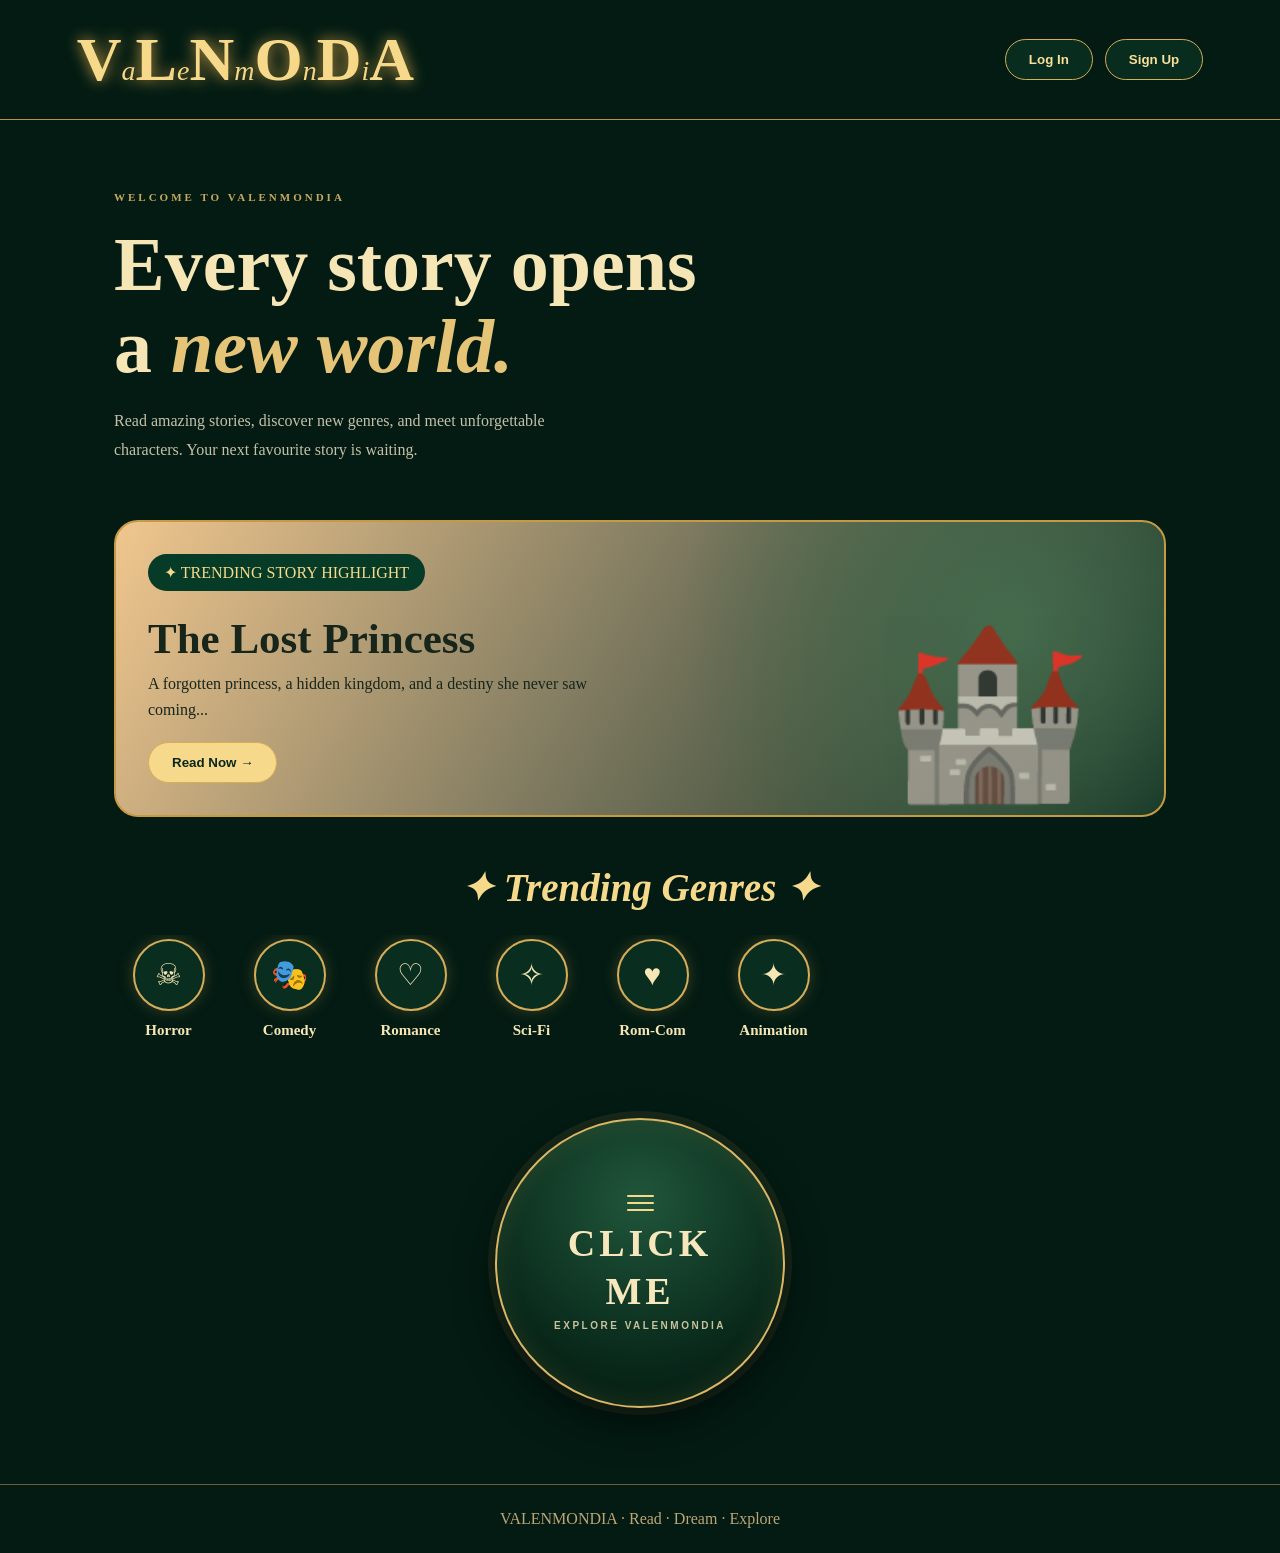
==== commit 6ae8189f: "Unify menu and Click Me in one bubble button" ====
--- a/valenmondia/index.html
+++ b/valenmondia/index.html
@@ -1,7 +1,7 @@
 <!DOCTYPE html>
 <html lang="en"><head><meta charset="UTF-8"><meta name="viewport" content="width=device-width,initial-scale=1"><meta name="theme-color" content="#031b13"><title>ValenMondia</title>
 <style>
-*{box-sizing:border-box;margin:0;padding:0}body{min-height:100vh;background:#031b13;color:#f7e6b5;font-family:Georgia,serif}header{padding:24px 6%;display:flex;justify-content:space-between;align-items:center;gap:20px;flex-wrap:wrap;border-bottom:1px solid #b99543}.logo{display:flex;align-items:baseline;color:#f7d98b;text-shadow:0 0 15px #c69a42;white-space:nowrap}.logo span:nth-child(odd){font-size:clamp(30px,5vw,62px);font-weight:bold}.logo span:nth-child(even){font-size:clamp(17px,2.5vw,28px);font-style:italic}nav{display:flex;gap:12px}button{cursor:pointer;border:1px solid #d7ad55;border-radius:30px;padding:12px 23px;background:#082c1e;color:#f8df9b;font-weight:bold;transition:.25s}button:hover{background:#d7ad55;color:#031b13;transform:translateY(-3px)}main{max-width:1180px;margin:auto;padding:36px 5%}.eyebrow{color:#c9a85e;letter-spacing:3px;font-size:11px;font-weight:bold}.hero{display:grid;grid-template-columns:1fr;align-items:center;gap:0;padding:35px 0 55px}.hero h1{font-size:clamp(42px,6vw,76px);line-height:1.08;margin:20px 0}.hero h1 span,.section-title span{color:#e5c477;font-style:italic}.hero p{color:#c5c0a9;line-height:1.8;max-width:450px}.hero-art{height:300px;border:1px solid #b99543;border-radius:48% 48% 18px 18px;background:radial-gradient(circle at 50% 35%,#47734e,#123b29 55%,#061c14);display:grid;place-items:center;font-size:100px;box-shadow:0 0 45px #8d743c55}.story{border:2px solid #c69a42;border-radius:24px;padding:32px;min-height:250px;color:#17251b;background:radial-gradient(circle at 85% 35%,#456b4d,transparent 36%),linear-gradient(120deg,#f0c68e,#7d795f 48%,#092b1d);position:relative;overflow:hidden}.story-copy{position:relative;z-index:2;max-width:500px}.story-label{display:inline-block;background:#063b27;color:#f7d98b;padding:9px 16px;border-radius:24px;margin-bottom:15px}.story h2{font-size:clamp(28px,4vw,43px);margin:8px 0}.story p{line-height:1.65;max-width:450px}.story button{margin-top:18px;background:#f7d98b;color:#092619}.castle{position:absolute;right:7%;bottom:5px;font-size:clamp(80px,15vw,165px);opacity:.8}.section-title{text-align:center;margin:48px 0 25px;font-size:clamp(27px,4vw,39px);color:#f7d98b;font-style:italic}.genres{display:flex;gap:16px;text-align:center;overflow-x:auto;overflow-y:hidden;padding:4px 2px 14px;scroll-behavior:smooth;scroll-snap-type:x mandatory;-webkit-overflow-scrolling:touch;scrollbar-width:thin;scrollbar-color:#b99543 #092e20}.genre{flex:0 0 105px;scroll-snap-align:start}.genre{cursor:pointer;transition:.25s}.genre:hover{transform:translateY(-7px)}.genre-icon{width:72px;height:72px;margin:auto;border:2px solid #d5ad59;border-radius:50%;display:grid;place-items:center;font-size:30px;background:#092e20;box-shadow:0 0 15px #8d743c66}.genre h3{font-size:15px;margin-top:11px}.genre-hint{display:none;color:#c9a85e;font:10px Arial,sans-serif;letter-spacing:2px;text-align:right;margin:-13px 3px 10px}.genre-hint span{font-size:16px}.click-area{display:flex;justify-content:center;margin:65px 0 40px}.click-me{width:290px;height:290px;max-width:85vw;max-height:85vw;border:1px solid #d9b765;border-radius:50%;overflow:hidden;display:flex;flex-direction:column;gap:9px;padding:9px;background:linear-gradient(145deg,#d9b765,#80602b);box-shadow:0 16px 38px #0008,0 0 0 6px #d9b76518;transition:transform .3s,box-shadow .3s}.click-me:hover{transform:translateY(-4px);box-shadow:0 20px 45px #0009,0 0 0 7px #d9b76522}.half{width:100%;height:calc(50% - 4.5px);display:flex;flex-direction:column;align-items:center;justify-content:center;cursor:pointer;color:#f7e7bd;transition:background .25s,color .25s;position:relative}.half:first-child{border-radius:145px 145px 12px 12px;background:linear-gradient(145deg,#174c36,#082719);border:1px solid #47785b}.half:last-child{border-radius:12px 12px 145px 145px;background:linear-gradient(145deg,#102f23,#06180f);border:1px solid #355c46}.half:hover{background:linear-gradient(145deg,#d7b568,#a77d36);color:#102519}.half strong{font-family:Georgia,serif;font-size:clamp(25px,5vw,38px);font-weight:600;font-style:normal;letter-spacing:3px}.half small{font-size:10px;font-weight:600;letter-spacing:2.5px;margin-top:7px;opacity:.78}footer{text-align:center;padding:25px;color:#bca675;border-top:1px solid #755e31}@media(max-width:700px){header{justify-content:center}.hero{grid-template-columns:1fr}.hero-art{height:210px}.genres{display:flex;gap:12px;overflow-x:auto;padding:4px 2px 14px;scroll-snap-type:x mandatory;-webkit-overflow-scrolling:touch}.genre{flex:0 0 82px;scroll-snap-align:start}.story{padding:23px}.castle{right:0;opacity:.35}}@media(max-width:380px){.genres{display:flex;overflow-x:auto;scroll-snap-type:x mandatory}.genre{flex:0 0 78px}}
+*{box-sizing:border-box;margin:0;padding:0}body{min-height:100vh;background:#031b13;color:#f7e6b5;font-family:Georgia,serif}header{padding:24px 6%;display:flex;justify-content:space-between;align-items:center;gap:20px;flex-wrap:wrap;border-bottom:1px solid #b99543}.logo{display:flex;align-items:baseline;color:#f7d98b;text-shadow:0 0 15px #c69a42;white-space:nowrap}.logo span:nth-child(odd){font-size:clamp(30px,5vw,62px);font-weight:bold}.logo span:nth-child(even){font-size:clamp(17px,2.5vw,28px);font-style:italic}nav{display:flex;gap:12px}button{cursor:pointer;border:1px solid #d7ad55;border-radius:30px;padding:12px 23px;background:#082c1e;color:#f8df9b;font-weight:bold;transition:.25s}button:hover{background:#d7ad55;color:#031b13;transform:translateY(-3px)}main{max-width:1180px;margin:auto;padding:36px 5%}.eyebrow{color:#c9a85e;letter-spacing:3px;font-size:11px;font-weight:bold}.hero{display:grid;grid-template-columns:1fr;align-items:center;gap:0;padding:35px 0 55px}.hero h1{font-size:clamp(42px,6vw,76px);line-height:1.08;margin:20px 0}.hero h1 span,.section-title span{color:#e5c477;font-style:italic}.hero p{color:#c5c0a9;line-height:1.8;max-width:450px}.hero-art{height:300px;border:1px solid #b99543;border-radius:48% 48% 18px 18px;background:radial-gradient(circle at 50% 35%,#47734e,#123b29 55%,#061c14);display:grid;place-items:center;font-size:100px;box-shadow:0 0 45px #8d743c55}.story{border:2px solid #c69a42;border-radius:24px;padding:32px;min-height:250px;color:#17251b;background:radial-gradient(circle at 85% 35%,#456b4d,transparent 36%),linear-gradient(120deg,#f0c68e,#7d795f 48%,#092b1d);position:relative;overflow:hidden}.story-copy{position:relative;z-index:2;max-width:500px}.story-label{display:inline-block;background:#063b27;color:#f7d98b;padding:9px 16px;border-radius:24px;margin-bottom:15px}.story h2{font-size:clamp(28px,4vw,43px);margin:8px 0}.story p{line-height:1.65;max-width:450px}.story button{margin-top:18px;background:#f7d98b;color:#092619}.castle{position:absolute;right:7%;bottom:5px;font-size:clamp(80px,15vw,165px);opacity:.8}.section-title{text-align:center;margin:48px 0 25px;font-size:clamp(27px,4vw,39px);color:#f7d98b;font-style:italic}.genres{display:flex;gap:16px;text-align:center;overflow-x:auto;overflow-y:hidden;padding:4px 2px 14px;scroll-behavior:smooth;scroll-snap-type:x mandatory;-webkit-overflow-scrolling:touch;scrollbar-width:thin;scrollbar-color:#b99543 #092e20}.genre{flex:0 0 105px;scroll-snap-align:start}.genre{cursor:pointer;transition:.25s}.genre:hover{transform:translateY(-7px)}.genre-icon{width:72px;height:72px;margin:auto;border:2px solid #d5ad59;border-radius:50%;display:grid;place-items:center;font-size:30px;background:#092e20;box-shadow:0 0 15px #8d743c66}.genre h3{font-size:15px;margin-top:11px}.genre-hint{display:none;color:#c9a85e;font:10px Arial,sans-serif;letter-spacing:2px;text-align:right;margin:-13px 3px 10px}.genre-hint span{font-size:16px}.click-area{display:flex;justify-content:center;margin:65px 0 40px}.bubble-button{width:290px;height:290px;max-width:85vw;max-height:85vw;border:2px solid #d9b765;border-radius:50%;overflow:hidden;display:flex;flex-direction:column;align-items:center;justify-content:center;gap:10px;padding:20px;background:radial-gradient(circle at 50% 28%,#20563b,#082719 68%,#04170f);color:#f7e7bd;box-shadow:inset 0 0 25px #d9b76522,0 16px 38px #0008,0 0 0 7px #d9b76518;transition:transform .3s,box-shadow .3s}.bubble-button:hover{transform:translateY(-4px);box-shadow:inset 0 0 28px #d9b76533,0 20px 45px #0009,0 0 0 8px #d9b76522;background:radial-gradient(circle at 50% 28%,#286747,#082719 68%,#04170f);color:#f7e7bd}.bubble-lines{display:flex;flex-direction:column;gap:5px;margin-bottom:3px}.bubble-lines span{display:block;width:27px;height:2px;border-radius:4px;background:#f7d98b}.bubble-button strong{font-family:Georgia,serif;font-size:clamp(25px,5vw,38px);font-weight:600;letter-spacing:4px;line-height:1}.bubble-button small{font-size:10px;font-weight:600;letter-spacing:2.5px;opacity:.8}.bubble-menu{display:flex;gap:10px;flex-wrap:wrap;justify-content:center;margin-top:18px}.bubble-menu[hidden]{display:none}.bubble-menu a,.bubble-menu button{font:13px Georgia,serif;text-decoration:none;color:#f7e6b5;border:1px solid #9b7b3d;border-radius:22px;padding:10px 15px;background:#082c1e}.bubble-menu a:hover,.bubble-menu button:hover{background:#d7ad55;color:#031b13;transform:none}footer{text-align:center;padding:25px;color:#bca675;border-top:1px solid #755e31}@media(max-width:700px){header{justify-content:center}.hero{grid-template-columns:1fr}.hero-art{height:210px}.genres{display:flex;gap:12px;overflow-x:auto;padding:4px 2px 14px;scroll-snap-type:x mandatory;-webkit-overflow-scrolling:touch}.genre{flex:0 0 82px;scroll-snap-align:start}.story{padding:23px}.castle{right:0;opacity:.35}}@media(max-width:380px){.genres{display:flex;overflow-x:auto;scroll-snap-type:x mandatory}.genre{flex:0 0 78px}}
 
 @media(max-width:600px){
   body{overflow-x:hidden}
@@ -42,26 +42,16 @@
 }
 
 </style></head><body>
-<header><div class="brand"><button class="brand-menu" type="button" aria-label="ValenMondia menu" onclick="toggleMenu()"><span></span><span></span><span></span></button><div class="logo" aria-label="ValenMondia"><span>V</span><span>a</span><span>L</span><span>e</span><span>N</span><span>m</span><span>O</span><span>n</span><span>D</span><span>i</span><span>A</span></div></div><nav><button onclick="alert('Login prototype coming soon!')">Log In</button><button onclick="alert('Sign Up prototype coming soon!')">Sign Up</button></nav></header><div class="header-menu" id="menuPanel" hidden><a href="#story">Discover stories</a><a href="#genres">Browse genres</a><button type="button" onclick="alert('My Space profile coming soon!')">My Space</button></div>
+<header><div class="brand"><div class="logo" aria-label="ValenMondia"><span>V</span><span>a</span><span>L</span><span>e</span><span>N</span><span>m</span><span>O</span><span>n</span><span>D</span><span>i</span><span>A</span></div></div><nav><button onclick="alert('Login prototype coming soon!')">Log In</button><button onclick="alert('Sign Up prototype coming soon!')">Sign Up</button></nav></header>
 <main><section class="hero"><div><div class="eyebrow">WELCOME TO VALENMONDIA</div><h1>Every story opens<br>a <span>new world.</span></h1><p>Read amazing stories, discover new genres, and meet unforgettable characters. Your next favourite story is waiting.</p></div></section>
 <section class="story" id="story"><div class="story-copy"><div class="story-label">✦ TRENDING STORY HIGHLIGHT</div><h2 id="storyTitle">The Lost Princess</h2><p id="storyDescription">A forgotten princess, a hidden kingdom, and a destiny she never saw coming...</p><button onclick="alert('Story prototype coming soon!')">Read Now →</button></div><div class="castle" aria-hidden="true">🏰</div></section>
 <h2 class="section-title">✦ Trending Genres ✦</h2><p class="genre-hint">SWIPE TO EXPLORE <span>→</span></p><section class="genres" id="genres">
 <div class="genre" onclick="alert('Horror stories coming soon!')"><div class="genre-icon">☠</div><h3>Horror</h3></div><div class="genre" onclick="alert('Comedy stories coming soon!')"><div class="genre-icon">🎭</div><h3>Comedy</h3></div><div class="genre" onclick="alert('Romance stories coming soon!')"><div class="genre-icon">♡</div><h3>Romance</h3></div><div class="genre" onclick="alert('Sci-Fi stories coming soon!')"><div class="genre-icon">✧</div><h3>Sci-Fi</h3></div><div class="genre" onclick="alert('Rom-Com stories coming soon!')"><div class="genre-icon">♥</div><h3>Rom-Com</h3></div><div class="genre" onclick="alert('Animation stories coming soon!')"><div class="genre-icon">✦</div><h3>Animation</h3></div></section>
-<section class="click-area"><div class="click-me"><div class="half" onclick="alert('CLICK prototype coming soon!')"><strong>CLICK</strong><small>DISCOVER STORIES</small></div><div class="half" onclick="alert('ME profile prototype coming soon!')"><strong>ME</strong><small>MY SPACE</small></div></div></section></main><footer>VALENMONDIA · Read · Dream · Explore</footer>
+<section class="click-area"><div><button class="bubble-button" type="button" aria-label="Open ValenMondia menu" aria-expanded="false" onclick="toggleBubbleMenu(this)"><span class="bubble-lines" aria-hidden="true"><span></span><span></span><span></span></span><strong>CLICK</strong><strong>ME</strong><small>EXPLORE VALENMONDIA</small></button><div class="bubble-menu" id="bubbleMenu" hidden><a href="#story" onclick="closeBubbleMenu()">Discover Stories</a><a href="#genres" onclick="closeBubbleMenu()">Browse Genres</a><button type="button" onclick="alert('My Space profile coming soon!')">My Space</button></div></div></section></main><footer>VALENMONDIA · Read · Dream · Explore</footer>
 <script>const stories=[['The Lost Princess','A forgotten princess, a hidden kingdom, and a destiny she never saw coming...'],['Whispers in the Dark','A mysterious secret is waiting to be discovered...'],['Love Beyond Time','Two hearts connected by a story written in the stars...']];let i=0;setInterval(()=>{i=(i+1)%stories.length;document.getElementById('storyTitle').textContent=stories[i][0];document.getElementById('storyDescription').textContent=stories[i][1]},5000);</script>
 
-<style>
-.brand{display:flex;align-items:center;gap:13px}
-.brand-menu{width:48px;height:48px;min-width:48px;padding:0;border:1px solid #d9b765;border-radius:50%;background:linear-gradient(145deg,#174c36,#06180f);display:flex;flex-direction:column;align-items:center;justify-content:center;gap:5px;box-shadow:0 5px 16px #0007}
-.brand-menu span{width:19px;height:2px;border-radius:4px;background:#f7d98b}
-.header-menu{position:absolute;z-index:20;top:90px;left:6%;display:flex;flex-direction:column;min-width:190px;padding:9px;border:1px solid #b99543;border-radius:13px;background:#082719;box-shadow:0 14px 30px #0009}
-.header-menu[hidden]{display:none}
-.header-menu a,.header-menu button{display:block;text-align:left;text-decoration:none;border:0;border-radius:8px;background:transparent;color:#f7e6b5;padding:12px;font:14px Georgia,serif}
-.header-menu a:hover,.header-menu button:hover{background:#174c36;color:#f7d98b;transform:none}
-@media(max-width:600px){.brand{justify-content:center;flex-wrap:wrap}.brand-menu{width:42px;height:42px;min-width:42px}.header-menu{top:145px;left:50%;transform:translateX(-50%)}}
-</style>
 <script>
-function toggleMenu(){const panel=document.getElementById('menuPanel');panel.hidden=!panel.hidden;}
-document.querySelectorAll('.header-menu a').forEach(link=>link.addEventListener('click',()=>{document.getElementById('menuPanel').hidden=true;}));
+function toggleBubbleMenu(button){const panel=document.getElementById("bubbleMenu");panel.hidden=!panel.hidden;button.setAttribute("aria-expanded",String(!panel.hidden));}
+function closeBubbleMenu(){const panel=document.getElementById("bubbleMenu");panel.hidden=true;document.querySelector(".bubble-button").setAttribute("aria-expanded","false");}
 </script>
 </body></html>
